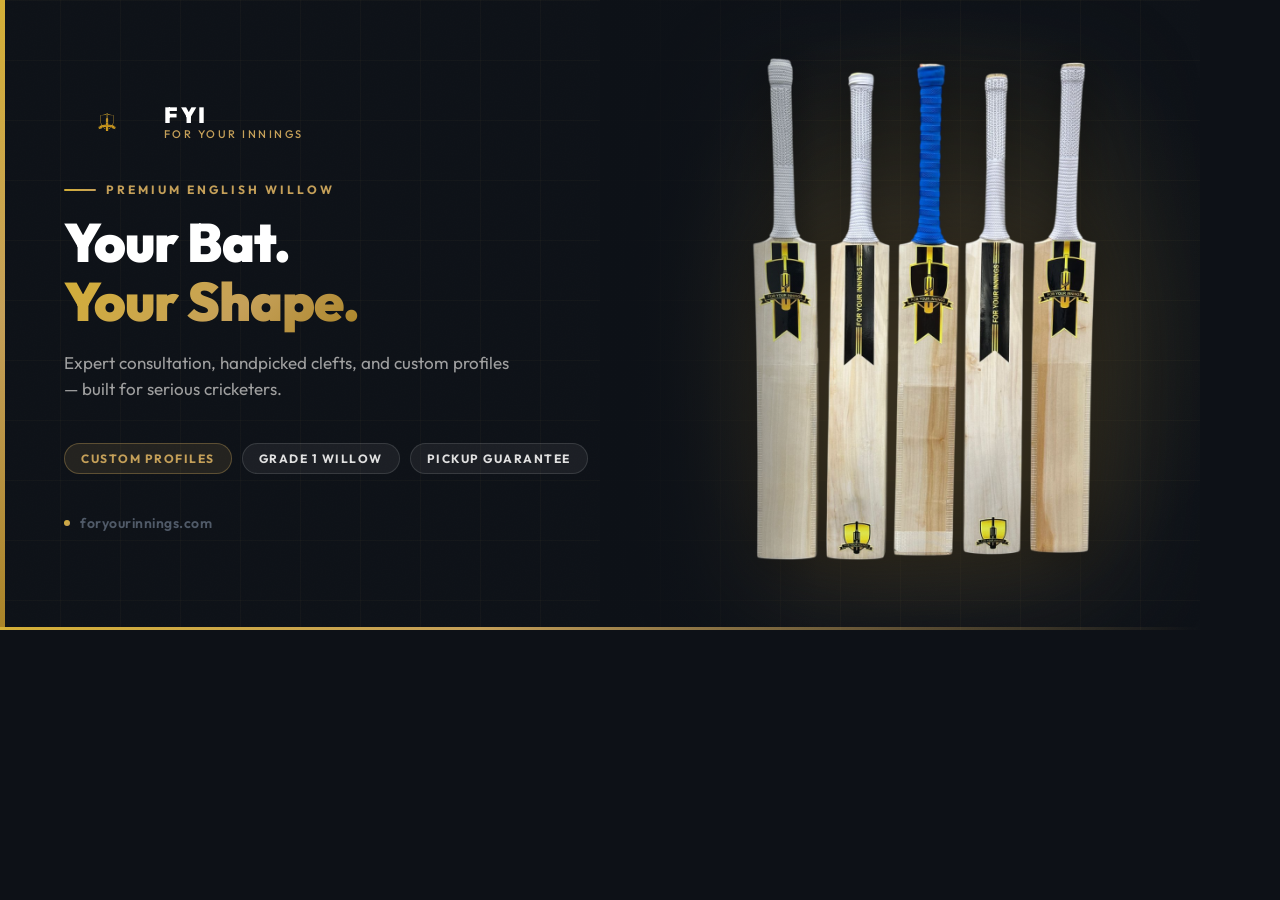
==== FYI/og-image-template.html @ ce732174 "template fix" ====
<!DOCTYPE html>
<html lang="en">
<head>
  <meta charset="utf-8" />
  <meta name="viewport" content="width=1200" />
  <title>OG Image — FYI</title>
  <link rel="preconnect" href="https://fonts.googleapis.com" />
  <link rel="preconnect" href="https://fonts.gstatic.com" crossorigin />
  <link href="https://fonts.googleapis.com/css2?family=Outfit:wght@400;600;700;800;900&display=swap" rel="stylesheet" />
  <style>
    *, *::before, *::after { box-sizing: border-box; margin: 0; padding: 0; }

    body {
      width: 1200px;
      height: 630px;
      overflow: hidden;
      font-family: "Outfit", sans-serif;
      background: #0d1117;
    }

    .canvas {
      position: relative;
      width: 1200px;
      height: 630px;
      background: #0d1117;
      overflow: hidden;
    }

    /* ── Subtle grain texture overlay ── */
    .canvas::before {
      content: "";
      position: absolute;
      inset: 0;
      background-image: url("data:image/svg+xml,%3Csvg xmlns='http://www.w3.org/2000/svg' width='300' height='300'%3E%3Cfilter id='n'%3E%3CfeTurbulence type='fractalNoise' baseFrequency='0.75' numOctaves='4' stitchTiles='stitch'/%3E%3C/filter%3E%3Crect width='300' height='300' filter='url(%23n)' opacity='0.04'/%3E%3C/svg%3E");
      opacity: 0.35;
      z-index: 1;
      pointer-events: none;
    }

    /* ── Gold accent bar — left edge ── */
    .accent-bar {
      position: absolute;
      left: 0;
      top: 0;
      width: 5px;
      height: 100%;
      background: linear-gradient(180deg, #d4af37 0%, #c5a059 50%, #aa8428 100%);
      z-index: 4;
    }

    /* ── Background grid lines (very subtle) ── */
    .grid {
      position: absolute;
      inset: 0;
      background-image:
        linear-gradient(rgba(197,160,89,0.04) 1px, transparent 1px),
        linear-gradient(90deg, rgba(197,160,89,0.04) 1px, transparent 1px);
      background-size: 60px 60px;
      z-index: 2;
    }

    /* ── Radial glow behind bat ── */
    .glow {
      position: absolute;
      right: -60px;
      top: 50%;
      transform: translateY(-50%);
      width: 620px;
      height: 620px;
      border-radius: 50%;
      background: radial-gradient(circle, rgba(197,160,89,0.13) 0%, rgba(212,175,55,0.06) 40%, transparent 70%);
      z-index: 2;
    }

    /* ── Bat image ── */
    .bat-wrap {
      position: absolute;
      right: 48px;
      top: 50%;
      transform: translateY(-50%);
      width: 440px;
      height: 560px;
      z-index: 3;
      display: flex;
      align-items: center;
      justify-content: center;
    }

    .bat-wrap img {
      width: 100%;
      height: 100%;
      object-fit: contain;
      filter: drop-shadow(0 20px 60px rgba(197,160,89,0.25)) drop-shadow(0 4px 20px rgba(0,0,0,0.6));
    }

    /* ── Left fade so bat blends into content ── */
    .bat-fade {
      position: absolute;
      top: 0;
      right: 380px;
      width: 220px;
      height: 100%;
      background: linear-gradient(90deg, #0d1117 0%, transparent 100%);
      z-index: 3;
    }

    /* ── Left content panel ── */
    .content {
      position: absolute;
      left: 64px;
      top: 0;
      width: 600px;
      height: 100%;
      display: flex;
      flex-direction: column;
      justify-content: center;
      gap: 0;
      z-index: 5;
    }

    /* ── Logo ── */
    .logo-wrap {
      display: flex;
      align-items: center;
      gap: 14px;
      margin-bottom: 36px;
    }

    .logo-wrap img {
      height: 48px;
      width: auto;
      object-fit: contain;
      filter: brightness(1.1);
    }

    .logo-text {
      display: flex;
      flex-direction: column;
      line-height: 1;
    }

    .logo-text .abbr {
      font-size: 22px;
      font-weight: 900;
      letter-spacing: 3px;
      color: #ffffff;
      text-transform: uppercase;
    }

    .logo-text .full {
      font-size: 11px;
      font-weight: 500;
      letter-spacing: 2.5px;
      color: #c5a059;
      text-transform: uppercase;
      margin-top: 3px;
    }

    /* ── Eyebrow ── */
    .eyebrow {
      display: flex;
      align-items: center;
      gap: 10px;
      margin-bottom: 16px;
    }

    .eyebrow-line {
      width: 32px;
      height: 2px;
      background: linear-gradient(90deg, #d4af37, #c5a059);
      border-radius: 2px;
      flex-shrink: 0;
    }

    .eyebrow-text {
      font-size: 12px;
      font-weight: 700;
      letter-spacing: 3px;
      text-transform: uppercase;
      color: #c5a059;
    }

    /* ── Headline ── */
    .headline {
      font-size: 54px;
      font-weight: 900;
      line-height: 1.08;
      color: #ffffff;
      letter-spacing: -1px;
      margin-bottom: 20px;
    }

    .headline .highlight {
      background: linear-gradient(135deg, #d4af37 0%, #c5a059 60%, #aa8428 100%);
      -webkit-background-clip: text;
      -webkit-text-fill-color: transparent;
      background-clip: text;
    }

    /* ── Sub ── */
    .sub {
      font-size: 17px;
      font-weight: 400;
      color: #a0a0a0;
      line-height: 1.55;
      max-width: 460px;
      margin-bottom: 40px;
    }

    /* ── Pill tags ── */
    .tags {
      display: flex;
      gap: 10px;
      flex-wrap: wrap;
      margin-bottom: 40px;
    }

    .tag {
      padding: 7px 16px;
      border-radius: 100px;
      font-size: 12px;
      font-weight: 700;
      letter-spacing: 1.5px;
      text-transform: uppercase;
    }

    .tag-gold {
      background: rgba(197,160,89,0.12);
      border: 1px solid rgba(197,160,89,0.35);
      color: #c5a059;
    }

    .tag-white {
      background: rgba(255,255,255,0.06);
      border: 1px solid rgba(255,255,255,0.12);
      color: #e0e0e0;
    }

    /* ── URL footer ── */
    .url-row {
      display: flex;
      align-items: center;
      gap: 10px;
    }

    .url-dot {
      width: 6px;
      height: 6px;
      border-radius: 50%;
      background: linear-gradient(135deg, #d4af37, #c5a059);
      flex-shrink: 0;
    }

    .url-text {
      font-size: 14px;
      font-weight: 600;
      color: #505a68;
      letter-spacing: 0.5px;
    }

    /* ── Bottom border ── */
    .bottom-border {
      position: absolute;
      bottom: 0;
      left: 0;
      right: 0;
      height: 3px;
      background: linear-gradient(90deg, #d4af37 0%, #c5a059 40%, transparent 100%);
      z-index: 6;
    }
  </style>
</head>
<body>
  <div class="canvas">
    <div class="accent-bar"></div>
    <div class="grid"></div>
    <div class="glow"></div>

    <div class="bat-wrap">
      <img src="img/hero-bat.png" alt="FYI Cricket Bat" />
    </div>
    <div class="bat-fade"></div>

    <div class="content">
      <div class="logo-wrap">
        <img src="img/bussiness-logo-1.png" alt="FYI Logo" />
        <div class="logo-text">
          <span class="abbr">FYI</span>
          <span class="full">For Your Innings</span>
        </div>
      </div>

      <div class="eyebrow">
        <div class="eyebrow-line"></div>
        <span class="eyebrow-text">Premium English Willow</span>
      </div>

      <h1 class="headline">
        Your Bat.<br />
        <span class="highlight">Your Shape.</span>
      </h1>

      <p class="sub">
        Expert consultation, handpicked clefts, and custom profiles — built for serious cricketers.
      </p>

      <div class="tags">
        <span class="tag tag-gold">Custom Profiles</span>
        <span class="tag tag-white">Grade 1 Willow</span>
        <span class="tag tag-white">Pickup Guarantee</span>
      </div>

      <div class="url-row">
        <div class="url-dot"></div>
        <span class="url-text">foryourinnings.com</span>
      </div>
    </div>

    <div class="bottom-border"></div>
  </div>
</body>
</html>
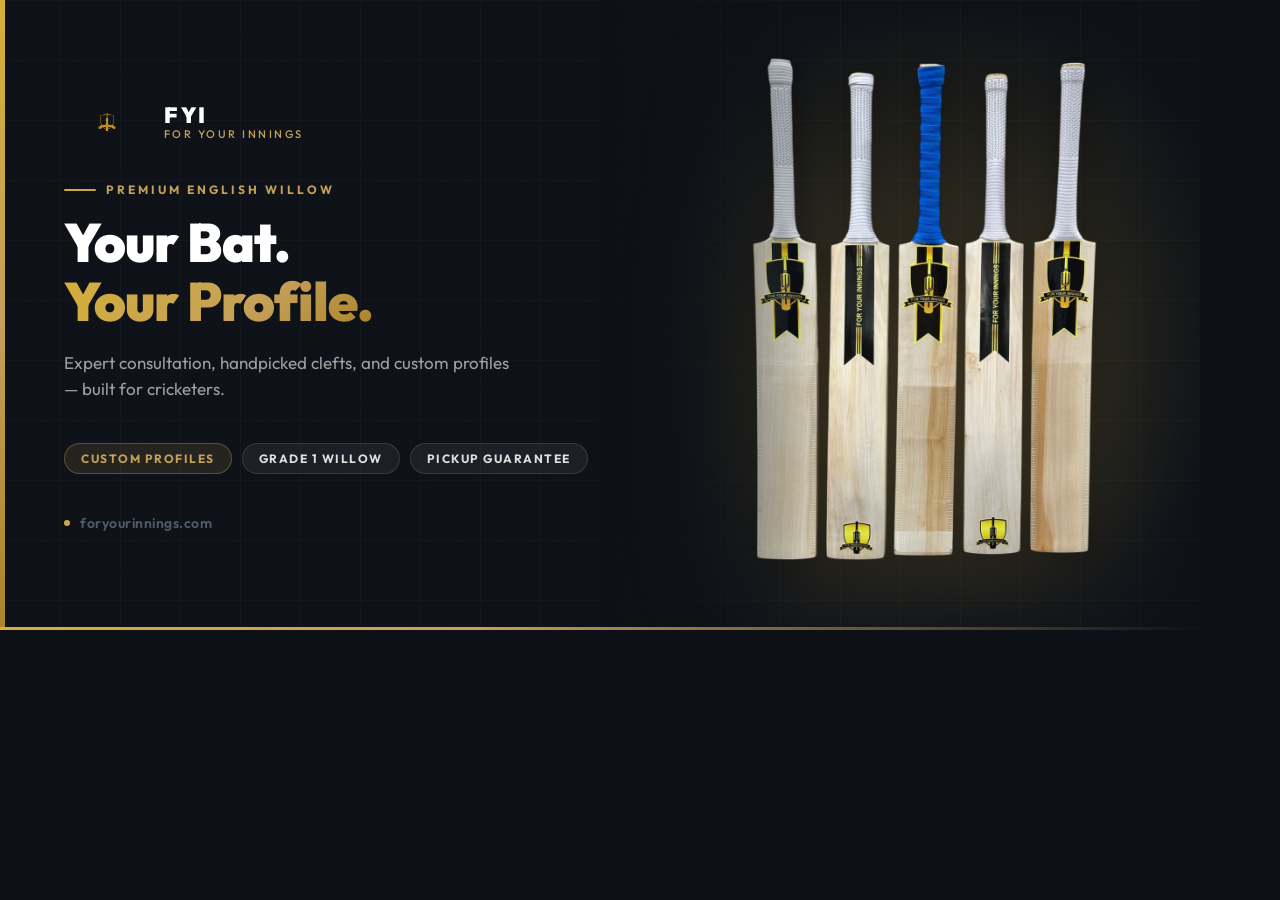
==== commit 917e0377: "Image change" ====
--- a/FYI/og-image-template.html
+++ b/FYI/og-image-template.html
@@ -1,5 +1,6 @@
 <!DOCTYPE html>
 <html lang="en">
+
 <head>
   <meta charset="utf-8" />
   <meta name="viewport" content="width=1200" />
@@ -8,7 +9,13 @@
   <link rel="preconnect" href="https://fonts.gstatic.com" crossorigin />
   <link href="https://fonts.googleapis.com/css2?family=Outfit:wght@400;600;700;800;900&display=swap" rel="stylesheet" />
   <style>
-    *, *::before, *::after { box-sizing: border-box; margin: 0; padding: 0; }
+    *,
+    *::before,
+    *::after {
+      box-sizing: border-box;
+      margin: 0;
+      padding: 0;
+    }
 
     body {
       width: 1200px;
@@ -53,8 +60,8 @@
       position: absolute;
       inset: 0;
       background-image:
-        linear-gradient(rgba(197,160,89,0.04) 1px, transparent 1px),
-        linear-gradient(90deg, rgba(197,160,89,0.04) 1px, transparent 1px);
+        linear-gradient(rgba(197, 160, 89, 0.04) 1px, transparent 1px),
+        linear-gradient(90deg, rgba(197, 160, 89, 0.04) 1px, transparent 1px);
       background-size: 60px 60px;
       z-index: 2;
     }
@@ -68,7 +75,7 @@
       width: 620px;
       height: 620px;
       border-radius: 50%;
-      background: radial-gradient(circle, rgba(197,160,89,0.13) 0%, rgba(212,175,55,0.06) 40%, transparent 70%);
+      background: radial-gradient(circle, rgba(197, 160, 89, 0.13) 0%, rgba(212, 175, 55, 0.06) 40%, transparent 70%);
       z-index: 2;
     }
 
@@ -90,7 +97,7 @@
       width: 100%;
       height: 100%;
       object-fit: contain;
-      filter: drop-shadow(0 20px 60px rgba(197,160,89,0.25)) drop-shadow(0 4px 20px rgba(0,0,0,0.6));
+      filter: drop-shadow(0 20px 60px rgba(197, 160, 89, 0.25)) drop-shadow(0 4px 20px rgba(0, 0, 0, 0.6));
     }
 
     /* ── Left fade so bat blends into content ── */
@@ -225,14 +232,14 @@
     }
 
     .tag-gold {
-      background: rgba(197,160,89,0.12);
-      border: 1px solid rgba(197,160,89,0.35);
+      background: rgba(197, 160, 89, 0.12);
+      border: 1px solid rgba(197, 160, 89, 0.35);
       color: #c5a059;
     }
 
     .tag-white {
-      background: rgba(255,255,255,0.06);
-      border: 1px solid rgba(255,255,255,0.12);
+      background: rgba(255, 255, 255, 0.06);
+      border: 1px solid rgba(255, 255, 255, 0.12);
       color: #e0e0e0;
     }
 
@@ -270,6 +277,7 @@
     }
   </style>
 </head>
+
 <body>
   <div class="canvas">
     <div class="accent-bar"></div>
@@ -297,11 +305,11 @@
 
       <h1 class="headline">
         Your Bat.<br />
-        <span class="highlight">Your Shape.</span>
+        <span class="highlight">Your Profile.</span>
       </h1>
 
       <p class="sub">
-        Expert consultation, handpicked clefts, and custom profiles — built for serious cricketers.
+        Expert consultation, handpicked clefts, and custom profiles — built for cricketers.
       </p>
 
       <div class="tags">
@@ -319,4 +327,5 @@
     <div class="bottom-border"></div>
   </div>
 </body>
-</html>
+
+</html>
